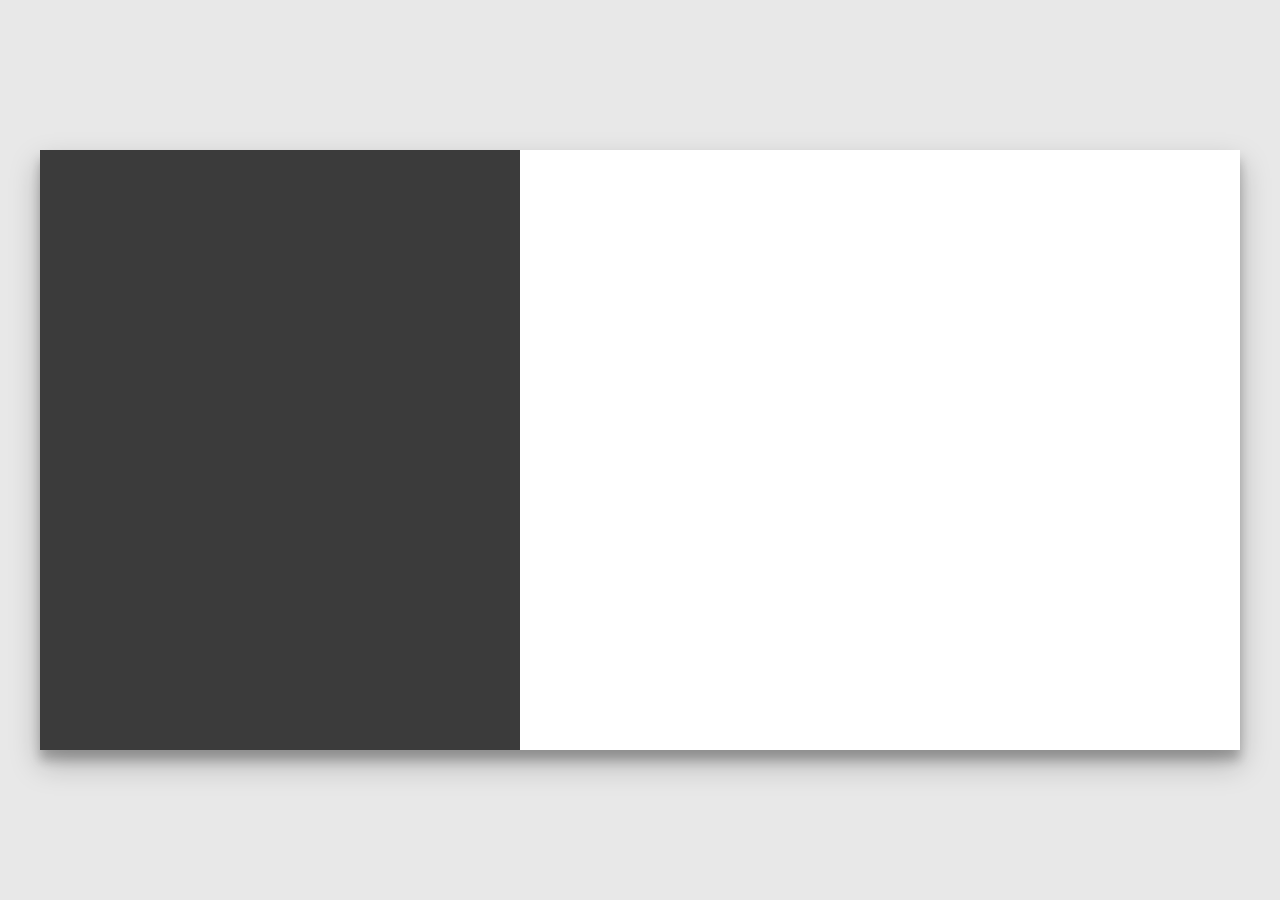
==== traffic-light/index.html @ e54b6c23 "added partial code of the first project: traffic light" ====
<!DOCTYPE html>
<html>
<head>
	<title>traffic light</title>
	<link rel="stylesheet" type="text/css" href="style.css">
</head>
<body>
	<div id="wrapper">
		<div id="inner-left-wrapper">
			<div id="traffic-light-shell">
				<div class="trafficlights"></div>
				<div class="trafficlights"></div>
				<div class="trafficlights"></div>
			</div>
		</div>
		<div id="inner-right-wrapper">
			<div id="Title"></div>
			<div id="paragraph"></div>
		</div>
	</div>
</body>
</html>
---- traffic-light/style.css ----
* {
	margin: 0;
	padding: 0;
	box-sizing: border-box;
}

html, body {
	height: 100%;
	width: 100%;
	background-color: #e8e8e8;
}

body {
	display: flex;
	justify-content: center;
	flex-direction: row;
}

#wrapper {
	
	margin: auto;
	height: 600px;
	width: 1200px;
	background-color: white;
	box-shadow: 0 14px 28px rgba(0,0,0,0.25), 0 10px 10px rgba(0,0,0,0.22);
}

#inner-left-wrapper {
	float:left;
	width: 40%;
	height: 100%;
	background-color: #3b3b3b;
}

#inner-right-wrapper {
	float:left;
	width: 60%;
	height: 100%;
	background-color: white;
}
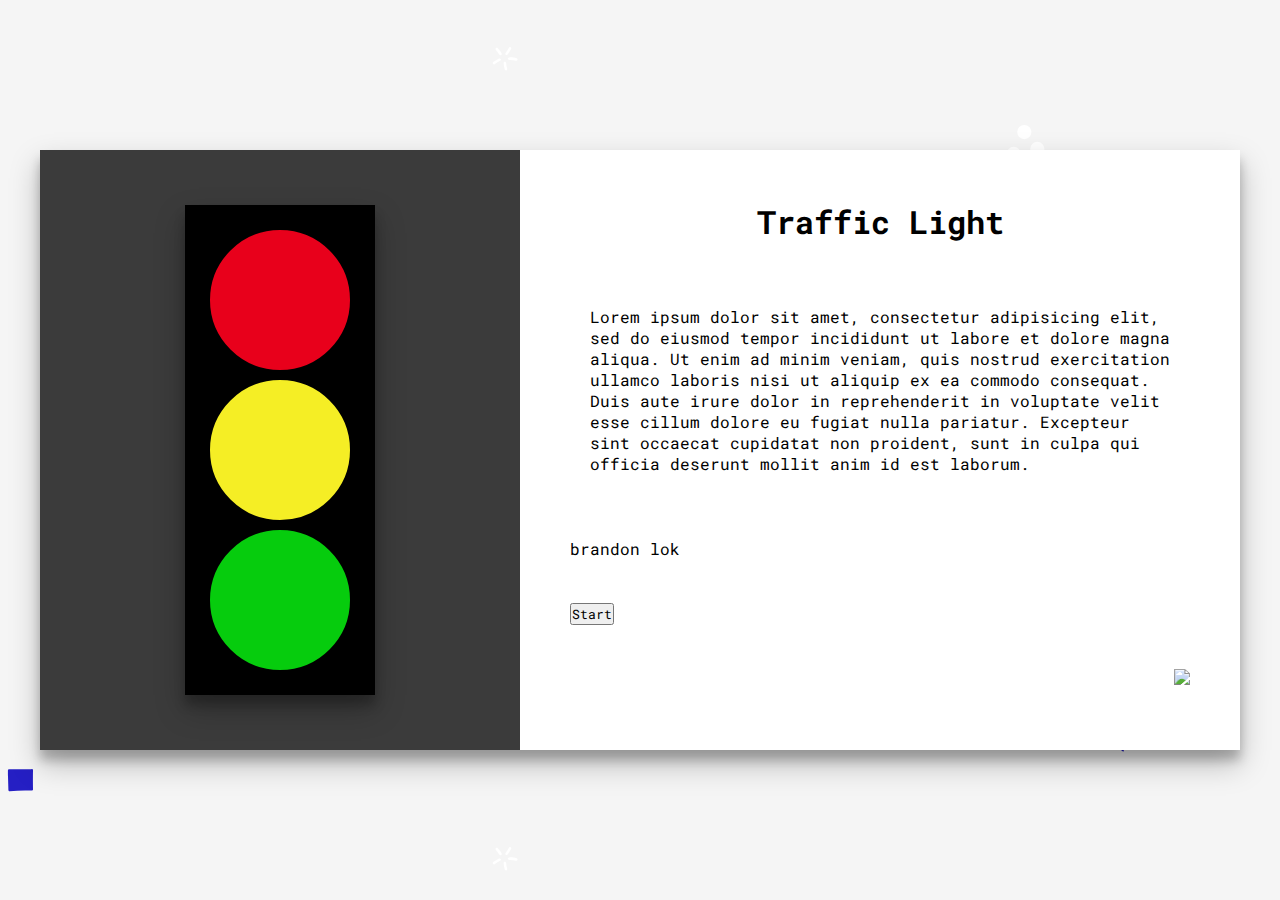
==== commit 28ea145c: "add a working traffic light with button for start and stop" ====
--- a/traffic-light/index.html
+++ b/traffic-light/index.html
@@ -4,19 +4,38 @@
 	<title>traffic light</title>
 	<link rel="stylesheet" type="text/css" href="style.css">
 </head>
+
 <body>
 	<div id="wrapper">
 		<div id="inner-left-wrapper">
 			<div id="traffic-light-shell">
-				<div class="trafficlights"></div>
-				<div class="trafficlights"></div>
-				<div class="trafficlights"></div>
+				<div class="trafficlights" data-light-color="red"></div>
+				<div class="trafficlights" data-light-color="yellow"></div>
+				<div class="trafficlights" data-light-color="green"></div>
 			</div>
 		</div>
 		<div id="inner-right-wrapper">
-			<div id="Title"></div>
-			<div id="paragraph"></div>
+			<div id="Title"><h1>Traffic Light</h1></div>
+
+			<div id="paragraph"><p>Lorem ipsum dolor sit amet, consectetur adipisicing elit, sed do eiusmod
+			tempor incididunt ut labore et dolore magna aliqua. Ut enim ad minim veniam,
+			quis nostrud exercitation ullamco laboris nisi ut aliquip ex ea commodo
+			consequat. Duis aute irure dolor in reprehenderit in voluptate velit esse
+			cillum dolore eu fugiat nulla pariatur. Excepteur sint occaecat cupidatat non
+			proident, sunt in culpa qui officia deserunt mollit anim id est laborum. </p></div>
+			<div id="signed"> brandon lok </div>
+			<form>
+				<input id="startMe" type="button" name="" value="Start">
+			</form>
+			<div id="links">
+				<a href="https://github.com/standupzero/daily-javascript-practice">
+					<img src="images/GitHub-Mark-120px-plus.png">
+				</a>
+				
+			</div>
 		</div>
 	</div>
+
+	<script type="text/javascript" src="app.js"></script>
 </body>
 </html>--- a/traffic-light/style.css
+++ b/traffic-light/style.css
@@ -1,7 +1,10 @@
+@import url('https://fonts.googleapis.com/css?family=Roboto+Mono:400,700&display=swap');
+
 * {
 	margin: 0;
 	padding: 0;
 	box-sizing: border-box;
+	font-family: 'Roboto Mono', monospace;
 }
 
 html, body {
@@ -14,6 +17,9 @@
 	display: flex;
 	justify-content: center;
 	flex-direction: row;
+	background-color: #f5f5f5;
+background-image: url("data:image/svg+xml,%3Csvg xmlns='http://www.w3.org/2000/svg' width='1600' height='800' viewBox='0 0 1600 800'%3E%3Cpath fill='%23251fc4' d='M1102.5 734.8c2.5-1.2 24.8-8.6 25.6-7.5.5.7-3.9 23.8-4.6 24.5C1123.3 752.1 1107.5 739.5 1102.5 734.8zM1226.3 229.1c0-.1-4.9-9.4-7-14.2-.1-.3-.3-1.1-.4-1.6-.1-.4-.3-.7-.6-.9-.3-.2-.6-.1-.8.1l-13.1 12.3c0 0 0 0 0 0-.2.2-.3.5-.4.8 0 .3 0 .7.2 1 .1.1 1.4 2.5 2.1 3.6 2.4 3.7 6.5 12.1 6.5 12.2.2.3.4.5.7.6.3 0 .5-.1.7-.3 0 0 1.8-2.5 2.7-3.6 1.5-1.6 3-3.2 4.6-4.7 1.2-1.2 1.6-1.4 2.1-1.6.5-.3 1.1-.5 2.5-1.9C1226.5 230.4 1226.6 229.6 1226.3 229.1zM33 770.3C33 770.3 33 770.3 33 770.3c0-.7-.5-1.2-1.2-1.2-.1 0-.3 0-.4.1-1.6.2-14.3.1-22.2 0-.3 0-.6.1-.9.4-.2.2-.4.5-.4.9 0 .2 0 4.9.1 5.9l.4 13.6c0 .3.2.6.4.9.2.2.5.3.8.3 0 0 .1 0 .1 0 7.3-.7 14.7-.9 22-.6.3 0 .7-.1.9-.3.2-.2.4-.6.4-.9C32.9 783.3 32.9 776.2 33 770.3z'/%3E%3Cpath fill='%23ff6224' d='M171.1 383.4c1.3-2.5 14.3-22 15.6-21.6.8.3 11.5 21.2 11.5 22.1C198.1 384.2 177.9 384 171.1 383.4zM596.4 711.8c-.1-.1-6.7-8.2-9.7-12.5-.2-.3-.5-1-.7-1.5-.2-.4-.4-.7-.7-.8-.3-.1-.6 0-.8.3L574 712c0 0 0 0 0 0-.2.2-.2.5-.2.9 0 .3.2.7.4.9.1.1 1.8 2.2 2.8 3.1 3.1 3.1 8.8 10.5 8.9 10.6.2.3.5.4.8.4.3 0 .5-.2.6-.5 0 0 1.2-2.8 2-4.1 1.1-1.9 2.3-3.7 3.5-5.5.9-1.4 1.3-1.7 1.7-2 .5-.4 1-.7 2.1-2.4C596.9 713.1 596.8 712.3 596.4 711.8zM727.5 179.9C727.5 179.9 727.5 179.9 727.5 179.9c.6.2 1.3-.2 1.4-.8 0-.1 0-.2 0-.4.2-1.4 2.8-12.6 4.5-19.5.1-.3 0-.6-.2-.8-.2-.3-.5-.4-.8-.5-.2 0-4.7-1.1-5.7-1.3l-13.4-2.7c-.3-.1-.7 0-.9.2-.2.2-.4.4-.5.6 0 0 0 .1 0 .1-.8 6.5-2.2 13.1-3.9 19.4-.1.3 0 .6.2.9.2.3.5.4.8.5C714.8 176.9 721.7 178.5 727.5 179.9zM728.5 178.1c-.1-.1-.2-.2-.4-.2C728.3 177.9 728.4 178 728.5 178.1z'/%3E%3Cg fill='%23FFF'%3E%3Cpath d='M699.6 472.7c-1.5 0-2.8-.8-3.5-2.3-.8-1.9 0-4.2 1.9-5 3.7-1.6 6.8-4.7 8.4-8.5 1.6-3.8 1.7-8.1.2-11.9-.3-.9-.8-1.8-1.2-2.8-.8-1.7-1.8-3.7-2.3-5.9-.9-4.1-.2-8.6 2-12.8 1.7-3.1 4.1-6.1 7.6-9.1 1.6-1.4 4-1.2 5.3.4 1.4 1.6 1.2 4-.4 5.3-2.8 2.5-4.7 4.7-5.9 7-1.4 2.6-1.9 5.3-1.3 7.6.3 1.4 1 2.8 1.7 4.3.5 1.1 1 2.2 1.5 3.3 2.1 5.6 2 12-.3 17.6-2.3 5.5-6.8 10.1-12.3 12.5C700.6 472.6 700.1 472.7 699.6 472.7zM740.4 421.4c1.5-.2 3 .5 3.8 1.9 1.1 1.8.4 4.2-1.4 5.3-3.7 2.1-6.4 5.6-7.6 9.5-1.2 4-.8 8.4 1.1 12.1.4.9 1 1.7 1.6 2.7 1 1.7 2.2 3.5 3 5.7 1.4 4 1.2 8.7-.6 13.2-1.4 3.4-3.5 6.6-6.8 10.1-1.5 1.6-3.9 1.7-5.5.2-1.6-1.4-1.7-3.9-.2-5.4 2.6-2.8 4.3-5.3 5.3-7.7 1.1-2.8 1.3-5.6.5-7.9-.5-1.3-1.3-2.7-2.2-4.1-.6-1-1.3-2.1-1.9-3.2-2.8-5.4-3.4-11.9-1.7-17.8 1.8-5.9 5.8-11 11.2-14C739.4 421.6 739.9 421.4 740.4 421.4zM261.3 590.9c5.7 6.8 9 15.7 9.4 22.4.5 7.3-2.4 16.4-10.2 20.4-3 1.5-6.7 2.2-11.2 2.2-7.9-.1-12.9-2.9-15.4-8.4-2.1-4.7-2.3-11.4 1.8-15.9 3.2-3.5 7.8-4.1 11.2-1.6 1.2.9 1.5 2.7.6 3.9-.9 1.2-2.7 1.5-3.9.6-1.8-1.3-3.6.6-3.8.8-2.4 2.6-2.1 7-.8 9.9 1.5 3.4 4.7 5 10.4 5.1 3.6 0 6.4-.5 8.6-1.6 4.7-2.4 7.7-8.6 7.2-15-.5-7.3-5.3-18.2-13-23.9-4.2-3.1-8.5-4.1-12.9-3.1-3.1.7-6.2 2.4-9.7 5-6.6 5.1-11.7 11.8-14.2 19-2.7 7.7-2.1 15.8 1.9 23.9.7 1.4.1 3.1-1.3 3.7-1.4.7-3.1.1-3.7-1.3-4.6-9.4-5.4-19.2-2.2-28.2 2.9-8.2 8.6-15.9 16.1-21.6 4.1-3.1 8-5.1 11.8-6 6-1.4 12 0 17.5 4C257.6 586.9 259.6 588.8 261.3 590.9z'/%3E%3Ccircle cx='1013.7' cy='153.9' r='7.1'/%3E%3Ccircle cx='1024.3' cy='132.1' r='7.1'/%3E%3Ccircle cx='1037.3' cy='148.9' r='7.1'/%3E%3Cpath d='M1508.7 297.2c-4.8-5.4-9.7-10.8-14.8-16.2 5.6-5.6 11.1-11.5 15.6-18.2 1.2-1.7.7-4.1-1-5.2-1.7-1.2-4.1-.7-5.2 1-4.2 6.2-9.1 11.6-14.5 16.9-4.8-5-9.7-10-14.7-14.9-1.5-1.5-3.9-1.5-5.3 0-1.5 1.5-1.5 3.9 0 5.3 4.9 4.8 9.7 9.8 14.5 14.8-1.1 1.1-2.3 2.2-3.5 3.2-4.1 3.8-8.4 7.8-12.4 12-1.4 1.5-1.4 3.8 0 5.3 0 0 0 0 0 0 1.5 1.4 3.9 1.4 5.3-.1 3.9-4 8.1-7.9 12.1-11.7 1.2-1.1 2.3-2.2 3.5-3.3 4.9 5.3 9.8 10.6 14.6 15.9.1.1.1.1.2.2 1.4 1.4 3.7 1.5 5.2.2C1510 301.2 1510.1 298.8 1508.7 297.2zM327.6 248.6l-.4-2.6c-1.5-11.1-2.2-23.2-2.3-37 0-5.5 0-11.5.2-18.5 0-.7 0-1.5 0-2.3 0-5 0-11.2 3.9-13.5 2.2-1.3 5.1-1 8.5.9 5.7 3.1 13.2 8.7 17.5 14.9 5.5 7.8 7.3 16.9 5 25.7-3.2 12.3-15 31-30 32.1L327.6 248.6zM332.1 179.2c-.2 0-.3 0-.4.1-.1.1-.7.5-1.1 2.7-.3 1.9-.3 4.2-.3 6.3 0 .8 0 1.7 0 2.4-.2 6.9-.2 12.8-.2 18.3.1 12.5.7 23.5 2 33.7 11-2.7 20.4-18.1 23-27.8 1.9-7.2.4-14.8-4.2-21.3l0 0C347 188.1 340 183 335 180.3 333.6 179.5 332.6 179.2 332.1 179.2zM516.3 60.8c-.1 0-.2 0-.4-.1-2.4-.7-4-.9-6.7-.7-.7 0-1.3-.5-1.4-1.2 0-.7.5-1.3 1.2-1.4 3.1-.2 4.9 0 7.6.8.7.2 1.1.9.9 1.6C517.3 60.4 516.8 60.8 516.3 60.8zM506.1 70.5c-.5 0-1-.3-1.2-.8-.8-2.1-1.2-4.3-1.3-6.6 0-.7.5-1.3 1.2-1.3.7 0 1.3.5 1.3 1.2.1 2 .5 3.9 1.1 5.8.2.7-.1 1.4-.8 1.6C506.4 70.5 506.2 70.5 506.1 70.5zM494.1 64.4c-.4 0-.8-.2-1-.5-.4-.6-.3-1.4.2-1.8 1.8-1.4 3.7-2.6 5.8-3.6.6-.3 1.4 0 1.7.6.3.6 0 1.4-.6 1.7-1.9.9-3.7 2-5.3 3.3C494.7 64.3 494.4 64.4 494.1 64.4zM500.5 55.3c-.5 0-.9-.3-1.2-.7-.5-1-1.2-1.9-2.4-3.4-.3-.4-.7-.9-1.1-1.4-.4-.6-.3-1.4.2-1.8.6-.4 1.4-.3 1.8.2.4.5.8 1 1.1 1.4 1.3 1.6 2.1 2.6 2.7 3.9.3.6 0 1.4-.6 1.7C500.9 55.3 500.7 55.3 500.5 55.3zM506.7 55c-.3 0-.5-.1-.8-.2-.6-.4-.7-1.2-.3-1.8 1.2-1.7 2.3-3.4 3.3-5.2.3-.6 1.1-.9 1.7-.5.6.3.9 1.1.5 1.7-1 1.9-2.2 3.8-3.5 5.6C507.4 54.8 507.1 55 506.7 55zM1029.3 382.8c-.1 0-.2 0-.4-.1-2.4-.7-4-.9-6.7-.7-.7 0-1.3-.5-1.4-1.2 0-.7.5-1.3 1.2-1.4 3.1-.2 4.9 0 7.6.8.7.2 1.1.9.9 1.6C1030.3 382.4 1029.8 382.8 1029.3 382.8zM1019.1 392.5c-.5 0-1-.3-1.2-.8-.8-2.1-1.2-4.3-1.3-6.6 0-.7.5-1.3 1.2-1.3.7 0 1.3.5 1.3 1.2.1 2 .5 3.9 1.1 5.8.2.7-.1 1.4-.8 1.6C1019.4 392.5 1019.2 392.5 1019.1 392.5zM1007.1 386.4c-.4 0-.8-.2-1-.5-.4-.6-.3-1.4.2-1.8 1.8-1.4 3.7-2.6 5.8-3.6.6-.3 1.4 0 1.7.6.3.6 0 1.4-.6 1.7-1.9.9-3.7 2-5.3 3.3C1007.7 386.3 1007.4 386.4 1007.1 386.4zM1013.5 377.3c-.5 0-.9-.3-1.2-.7-.5-1-1.2-1.9-2.4-3.4-.3-.4-.7-.9-1.1-1.4-.4-.6-.3-1.4.2-1.8.6-.4 1.4-.3 1.8.2.4.5.8 1 1.1 1.4 1.3 1.6 2.1 2.6 2.7 3.9.3.6 0 1.4-.6 1.7C1013.9 377.3 1013.7 377.3 1013.5 377.3zM1019.7 377c-.3 0-.5-.1-.8-.2-.6-.4-.7-1.2-.3-1.8 1.2-1.7 2.3-3.4 3.3-5.2.3-.6 1.1-.9 1.7-.5.6.3.9 1.1.5 1.7-1 1.9-2.2 3.8-3.5 5.6C1020.4 376.8 1020.1 377 1019.7 377zM1329.7 573.4c-1.4 0-2.9-.2-4.5-.7-8.4-2.7-16.6-12.7-18.7-20-.4-1.4-.7-2.9-.9-4.4-8.1 3.3-15.5 10.6-15.4 21 0 1.5-1.2 2.7-2.7 2.8 0 0 0 0 0 0-1.5 0-2.7-1.2-2.7-2.7-.1-6.7 2.4-12.9 7-18 3.6-4 8.4-7.1 13.7-8.8.5-6.5 3.1-12.9 7.4-17.4 7-7.4 18.2-8.9 27.3-10.1l.7-.1c1.5-.2 2.9.9 3.1 2.3.2 1.5-.9 2.9-2.3 3.1l-.7.1c-8.6 1.2-18.4 2.5-24 8.4-3 3.2-5 7.7-5.7 12.4 7.9-1 17.7 1.3 24.3 5.7 4.3 2.9 7.1 7.8 7.2 12.7.2 4.3-1.7 8.3-5.2 11.1C1335.2 572.4 1332.6 573.4 1329.7 573.4zM1311 546.7c.1 1.5.4 3 .8 4.4 1.7 5.8 8.7 14.2 15.1 16.3 2.8.9 5.1.5 7.2-1.1 2.7-2.1 3.2-4.8 3.1-6.6-.1-3.2-2-6.4-4.8-8.3C1326.7 547.5 1317.7 545.6 1311 546.7z'/%3E%3C/g%3E%3C/svg%3E");
+background-attachment: fixed;
 }
 
 #wrapper {
@@ -26,15 +32,82 @@
 }
 
 #inner-left-wrapper {
+	display: flex;
+	flex-direction: column;
+	justify-content: center;
 	float:left;
 	width: 40%;
 	height: 100%;
 	background-color: #3b3b3b;
+	background-image: url(https://hdqwalls.com/wallpapers/city-blurred-hd.jpg);
+	background-size: cover;
+}
+
+#traffic-light-shell {
+	box-sizing: content-box;
+	display: flex;
+	flex-direction: column;
+	margin: auto;
+	border: 20px solid black;
+	height: 450px;
+	width: 150px;
+	background-color: black;
+		box-shadow: 0 14px 28px rgba(0,0,0,0.25), 0 10px 10px rgba(0,0,0,0.22);
 }
 
 #inner-right-wrapper {
+	display: flex;
+	flex-direction: column;
+	justify-content: space-between;
 	float:left;
 	width: 60%;
 	height: 100%;
 	background-color: white;
-}+	padding: 50px;
+}
+
+#Title {
+	width: 100%;
+	text-align: center;
+	font-weight: bold;
+}
+
+#paragraph {
+	padding: 20px;
+}
+
+#links {
+	display: flex;
+	justify-content: flex-end;
+	height: 32px;
+	float: right;
+}
+
+img {
+		height: 32px;
+}
+
+.trafficlights {
+	box-sizing: content-box;
+	flex: 1;
+	border-radius: 50%;
+	border: 5px solid black;
+}
+
+
+.trafficlights[data-light-color="red"] {
+	background-color: #e8001b;
+}
+
+.trafficlights[data-light-color="yellow"] {
+	background-color: #f5ee25;
+}
+
+.trafficlights[data-light-color="green"] {
+	background-color: #06cc0d;
+}
+
+.trafficlights[data-light-color="black"] {
+	background-color: #333333;
+}
+
